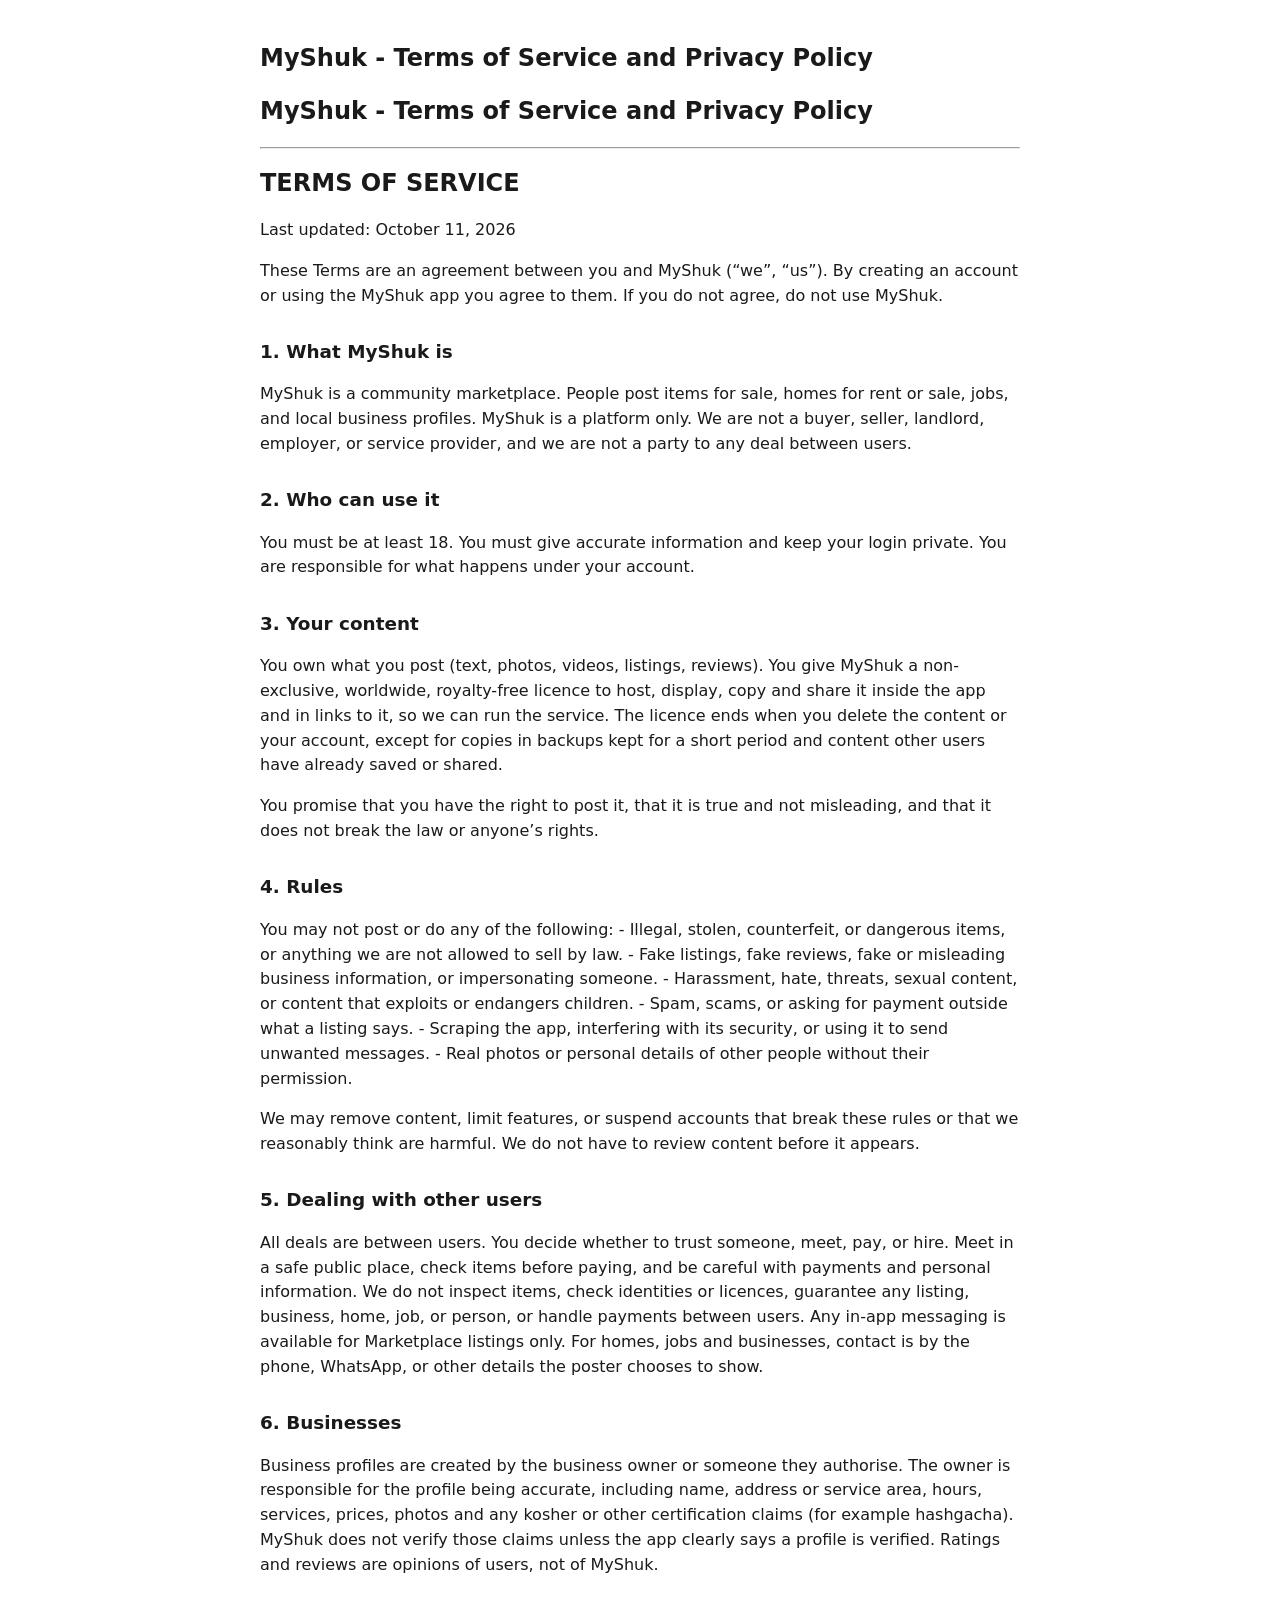
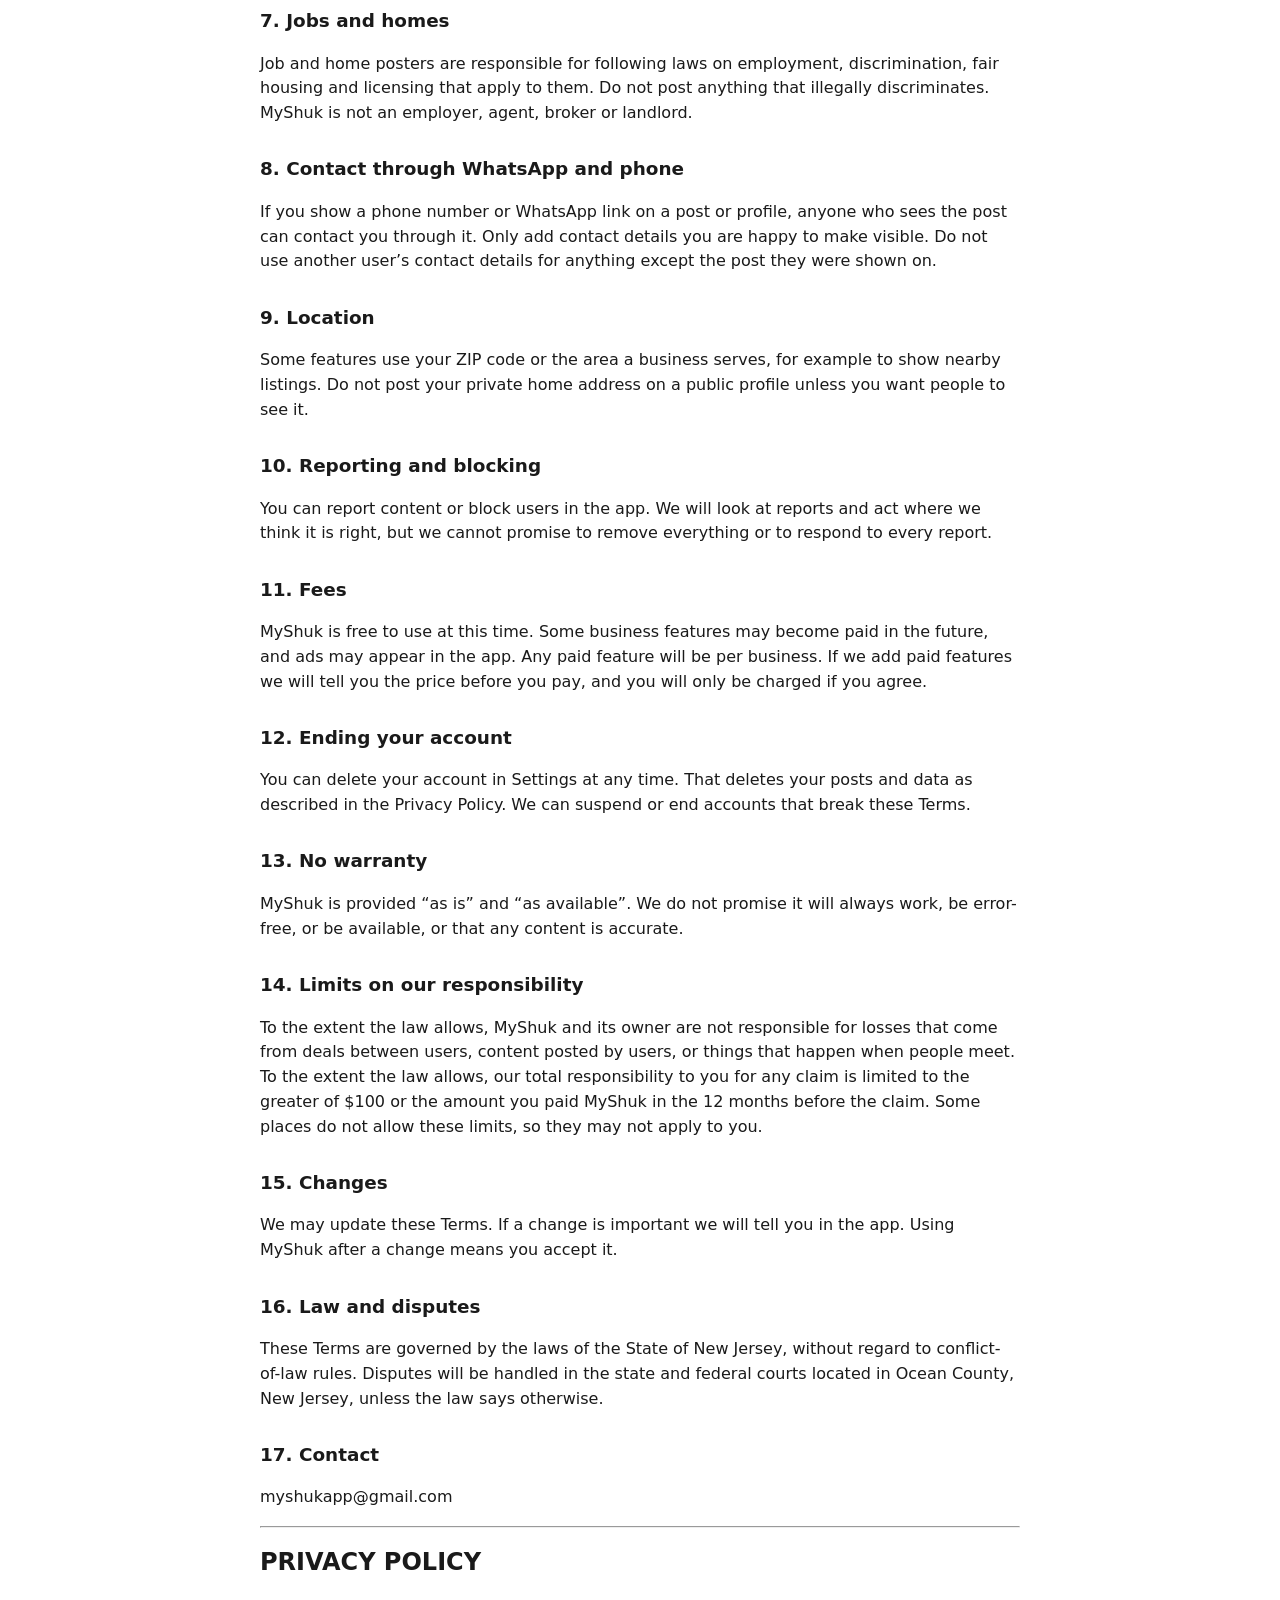
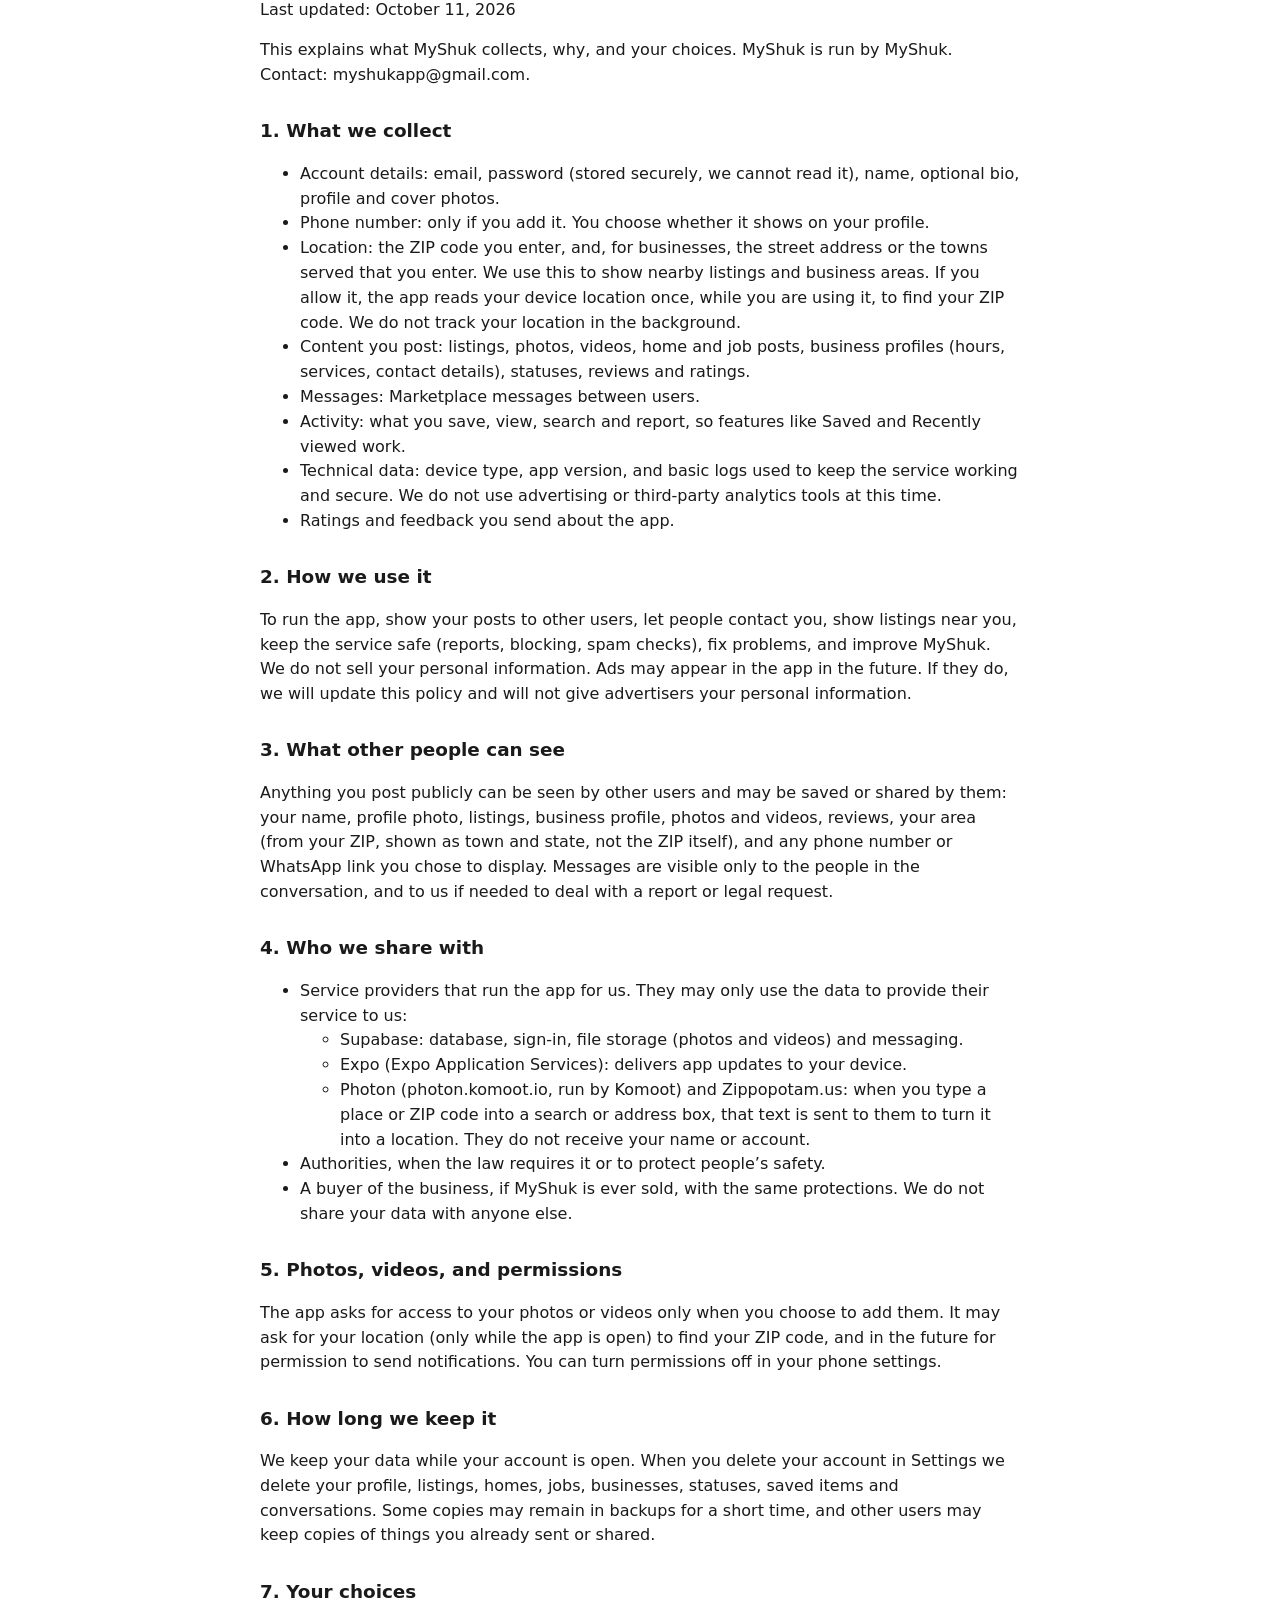
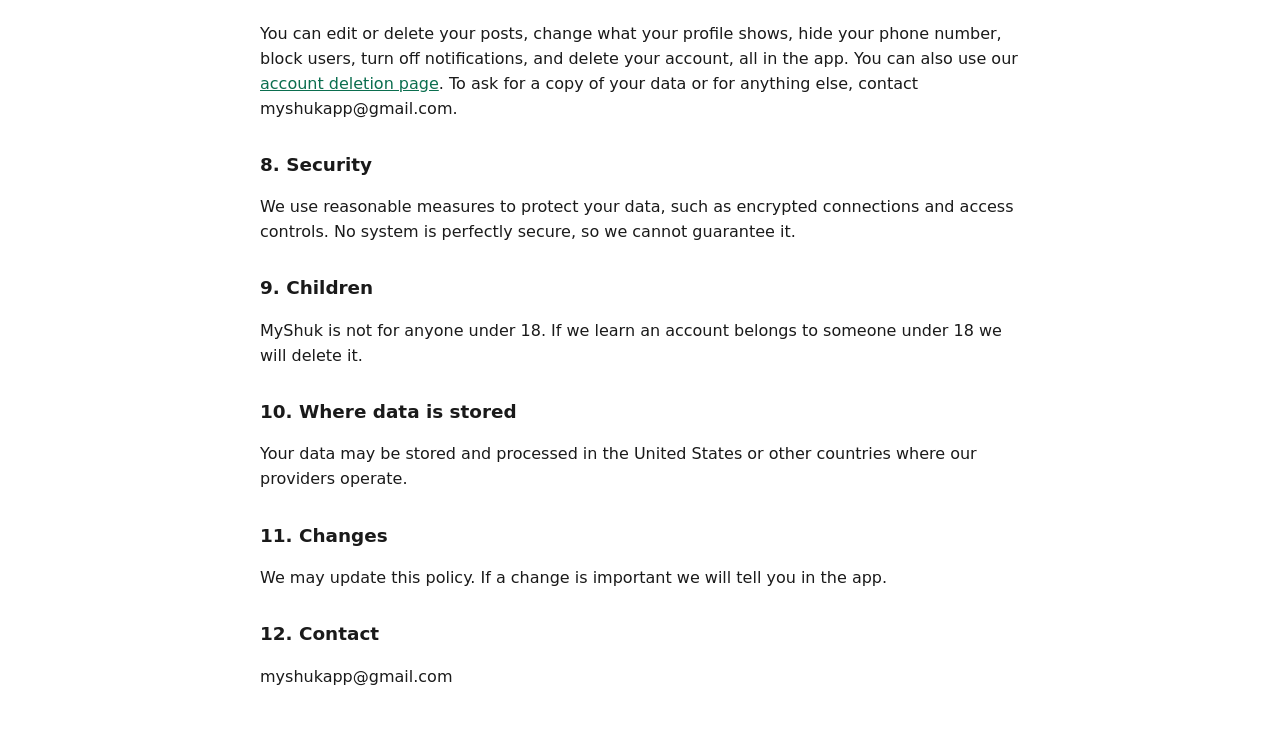
==== index.html @ 99ab3e6d "MyShuk legal pages: Terms+Privacy and account deletion" ====
<!DOCTYPE html>
<html xmlns="http://www.w3.org/1999/xhtml" lang="" xml:lang="">
<head>
  <meta charset="utf-8" />
  <meta name="generator" content="pandoc" />
  <meta name="viewport" content="width=device-width, initial-scale=1.0, user-scalable=yes" />
  <title>MyShuk - Terms of Service and Privacy Policy</title>
  <style>
    code{white-space: pre-wrap;}
    span.smallcaps{font-variant: small-caps;}
    span.underline{text-decoration: underline;}
    div.column{display: inline-block; vertical-align: top; width: 50%;}
    div.hanging-indent{margin-left: 1.5em; text-indent: -1.5em;}
    ul.task-list{list-style: none;}
  </style>
  <link rel="stylesheet" href="style.css" />
</head>
<body>
<header id="title-block-header">
<h1 class="title">MyShuk - Terms of Service and Privacy Policy</h1>
</header>
<h1 id="myshuk---terms-of-service-and-privacy-policy">MyShuk - Terms of Service and Privacy Policy</h1>
<hr />
<h1 id="terms-of-service">TERMS OF SERVICE</h1>
<p>Last updated: October 11, 2026</p>
<p>These Terms are an agreement between you and MyShuk (“we”, “us”). By creating an account or using the MyShuk app you agree to them. If you do not agree, do not use MyShuk.</p>
<h2 id="what-myshuk-is">1. What MyShuk is</h2>
<p>MyShuk is a community marketplace. People post items for sale, homes for rent or sale, jobs, and local business profiles. MyShuk is a platform only. We are not a buyer, seller, landlord, employer, or service provider, and we are not a party to any deal between users.</p>
<h2 id="who-can-use-it">2. Who can use it</h2>
<p>You must be at least 18. You must give accurate information and keep your login private. You are responsible for what happens under your account.</p>
<h2 id="your-content">3. Your content</h2>
<p>You own what you post (text, photos, videos, listings, reviews). You give MyShuk a non-exclusive, worldwide, royalty-free licence to host, display, copy and share it inside the app and in links to it, so we can run the service. The licence ends when you delete the content or your account, except for copies in backups kept for a short period and content other users have already saved or shared.</p>
<p>You promise that you have the right to post it, that it is true and not misleading, and that it does not break the law or anyone’s rights.</p>
<h2 id="rules">4. Rules</h2>
<p>You may not post or do any of the following: - Illegal, stolen, counterfeit, or dangerous items, or anything we are not allowed to sell by law. - Fake listings, fake reviews, fake or misleading business information, or impersonating someone. - Harassment, hate, threats, sexual content, or content that exploits or endangers children. - Spam, scams, or asking for payment outside what a listing says. - Scraping the app, interfering with its security, or using it to send unwanted messages. - Real photos or personal details of other people without their permission.</p>
<p>We may remove content, limit features, or suspend accounts that break these rules or that we reasonably think are harmful. We do not have to review content before it appears.</p>
<h2 id="dealing-with-other-users">5. Dealing with other users</h2>
<p>All deals are between users. You decide whether to trust someone, meet, pay, or hire. Meet in a safe public place, check items before paying, and be careful with payments and personal information. We do not inspect items, check identities or licences, guarantee any listing, business, home, job, or person, or handle payments between users. Any in-app messaging is available for Marketplace listings only. For homes, jobs and businesses, contact is by the phone, WhatsApp, or other details the poster chooses to show.</p>
<h2 id="businesses">6. Businesses</h2>
<p>Business profiles are created by the business owner or someone they authorise. The owner is responsible for the profile being accurate, including name, address or service area, hours, services, prices, photos and any kosher or other certification claims (for example hashgacha). MyShuk does not verify those claims unless the app clearly says a profile is verified. Ratings and reviews are opinions of users, not of MyShuk.</p>
<h2 id="jobs-and-homes">7. Jobs and homes</h2>
<p>Job and home posters are responsible for following laws on employment, discrimination, fair housing and licensing that apply to them. Do not post anything that illegally discriminates. MyShuk is not an employer, agent, broker or landlord.</p>
<h2 id="contact-through-whatsapp-and-phone">8. Contact through WhatsApp and phone</h2>
<p>If you show a phone number or WhatsApp link on a post or profile, anyone who sees the post can contact you through it. Only add contact details you are happy to make visible. Do not use another user’s contact details for anything except the post they were shown on.</p>
<h2 id="location">9. Location</h2>
<p>Some features use your ZIP code or the area a business serves, for example to show nearby listings. Do not post your private home address on a public profile unless you want people to see it.</p>
<h2 id="reporting-and-blocking">10. Reporting and blocking</h2>
<p>You can report content or block users in the app. We will look at reports and act where we think it is right, but we cannot promise to remove everything or to respond to every report.</p>
<h2 id="fees">11. Fees</h2>
<p>MyShuk is free to use at this time. Some business features may become paid in the future, and ads may appear in the app. Any paid feature will be per business. If we add paid features we will tell you the price before you pay, and you will only be charged if you agree.</p>
<h2 id="ending-your-account">12. Ending your account</h2>
<p>You can delete your account in Settings at any time. That deletes your posts and data as described in the Privacy Policy. We can suspend or end accounts that break these Terms.</p>
<h2 id="no-warranty">13. No warranty</h2>
<p>MyShuk is provided “as is” and “as available”. We do not promise it will always work, be error-free, or be available, or that any content is accurate.</p>
<h2 id="limits-on-our-responsibility">14. Limits on our responsibility</h2>
<p>To the extent the law allows, MyShuk and its owner are not responsible for losses that come from deals between users, content posted by users, or things that happen when people meet. To the extent the law allows, our total responsibility to you for any claim is limited to the greater of $100 or the amount you paid MyShuk in the 12 months before the claim. Some places do not allow these limits, so they may not apply to you.</p>
<h2 id="changes">15. Changes</h2>
<p>We may update these Terms. If a change is important we will tell you in the app. Using MyShuk after a change means you accept it.</p>
<h2 id="law-and-disputes">16. Law and disputes</h2>
<p>These Terms are governed by the laws of the State of New Jersey, without regard to conflict-of-law rules. Disputes will be handled in the state and federal courts located in Ocean County, New Jersey, unless the law says otherwise.</p>
<h2 id="contact">17. Contact</h2>
<p>myshukapp@gmail.com</p>
<hr />
<h1 id="privacy-policy">PRIVACY POLICY</h1>
<p>Last updated: October 11, 2026</p>
<p>This explains what MyShuk collects, why, and your choices. MyShuk is run by MyShuk. Contact: myshukapp@gmail.com.</p>
<h2 id="what-we-collect">1. What we collect</h2>
<ul>
<li>Account details: email, password (stored securely, we cannot read it), name, optional bio, profile and cover photos.</li>
<li>Phone number: only if you add it. You choose whether it shows on your profile.</li>
<li>Location: the ZIP code you enter, and, for businesses, the street address or the towns served that you enter. We use this to show nearby listings and business areas. If you allow it, the app reads your device location once, while you are using it, to find your ZIP code. We do not track your location in the background.</li>
<li>Content you post: listings, photos, videos, home and job posts, business profiles (hours, services, contact details), statuses, reviews and ratings.</li>
<li>Messages: Marketplace messages between users.</li>
<li>Activity: what you save, view, search and report, so features like Saved and Recently viewed work.</li>
<li>Technical data: device type, app version, and basic logs used to keep the service working and secure. We do not use advertising or third-party analytics tools at this time.</li>
<li>Ratings and feedback you send about the app.</li>
</ul>
<h2 id="how-we-use-it">2. How we use it</h2>
<p>To run the app, show your posts to other users, let people contact you, show listings near you, keep the service safe (reports, blocking, spam checks), fix problems, and improve MyShuk. We do not sell your personal information. Ads may appear in the app in the future. If they do, we will update this policy and will not give advertisers your personal information.</p>
<h2 id="what-other-people-can-see">3. What other people can see</h2>
<p>Anything you post publicly can be seen by other users and may be saved or shared by them: your name, profile photo, listings, business profile, photos and videos, reviews, your area (from your ZIP, shown as town and state, not the ZIP itself), and any phone number or WhatsApp link you chose to display. Messages are visible only to the people in the conversation, and to us if needed to deal with a report or legal request.</p>
<h2 id="who-we-share-with">4. Who we share with</h2>
<ul>
<li>Service providers that run the app for us. They may only use the data to provide their service to us:
<ul>
<li>Supabase: database, sign-in, file storage (photos and videos) and messaging.</li>
<li>Expo (Expo Application Services): delivers app updates to your device.</li>
<li>Photon (photon.komoot.io, run by Komoot) and Zippopotam.us: when you type a place or ZIP code into a search or address box, that text is sent to them to turn it into a location. They do not receive your name or account.</li>
</ul></li>
<li>Authorities, when the law requires it or to protect people’s safety.</li>
<li>A buyer of the business, if MyShuk is ever sold, with the same protections. We do not share your data with anyone else.</li>
</ul>
<h2 id="photos-videos-and-permissions">5. Photos, videos, and permissions</h2>
<p>The app asks for access to your photos or videos only when you choose to add them. It may ask for your location (only while the app is open) to find your ZIP code, and in the future for permission to send notifications. You can turn permissions off in your phone settings.</p>
<h2 id="how-long-we-keep-it">6. How long we keep it</h2>
<p>We keep your data while your account is open. When you delete your account in Settings we delete your profile, listings, homes, jobs, businesses, statuses, saved items and conversations. Some copies may remain in backups for a short time, and other users may keep copies of things you already sent or shared.</p>
<h2 id="your-choices">7. Your choices</h2>
<p>You can edit or delete your posts, change what your profile shows, hide your phone number, block users, turn off notifications, and delete your account, all in the app. You can also use our <a href="delete-account.html">account deletion page</a>. To ask for a copy of your data or for anything else, contact myshukapp@gmail.com.</p>
<h2 id="security">8. Security</h2>
<p>We use reasonable measures to protect your data, such as encrypted connections and access controls. No system is perfectly secure, so we cannot guarantee it.</p>
<h2 id="children">9. Children</h2>
<p>MyShuk is not for anyone under 18. If we learn an account belongs to someone under 18 we will delete it.</p>
<h2 id="where-data-is-stored">10. Where data is stored</h2>
<p>Your data may be stored and processed in the United States or other countries where our providers operate.</p>
<h2 id="changes-1">11. Changes</h2>
<p>We may update this policy. If a change is important we will tell you in the app.</p>
<h2 id="contact-1">12. Contact</h2>
<p>myshukapp@gmail.com</p>
</body>
</html>
---- style.css ----
body{font-family:system-ui,-apple-system,sans-serif;max-width:760px;margin:0 auto;padding:24px 16px;line-height:1.55;color:#1a1a1a}
h1{font-size:1.5rem} h2{font-size:1.15rem;margin-top:1.6em}
a{color:#0b6e4f}
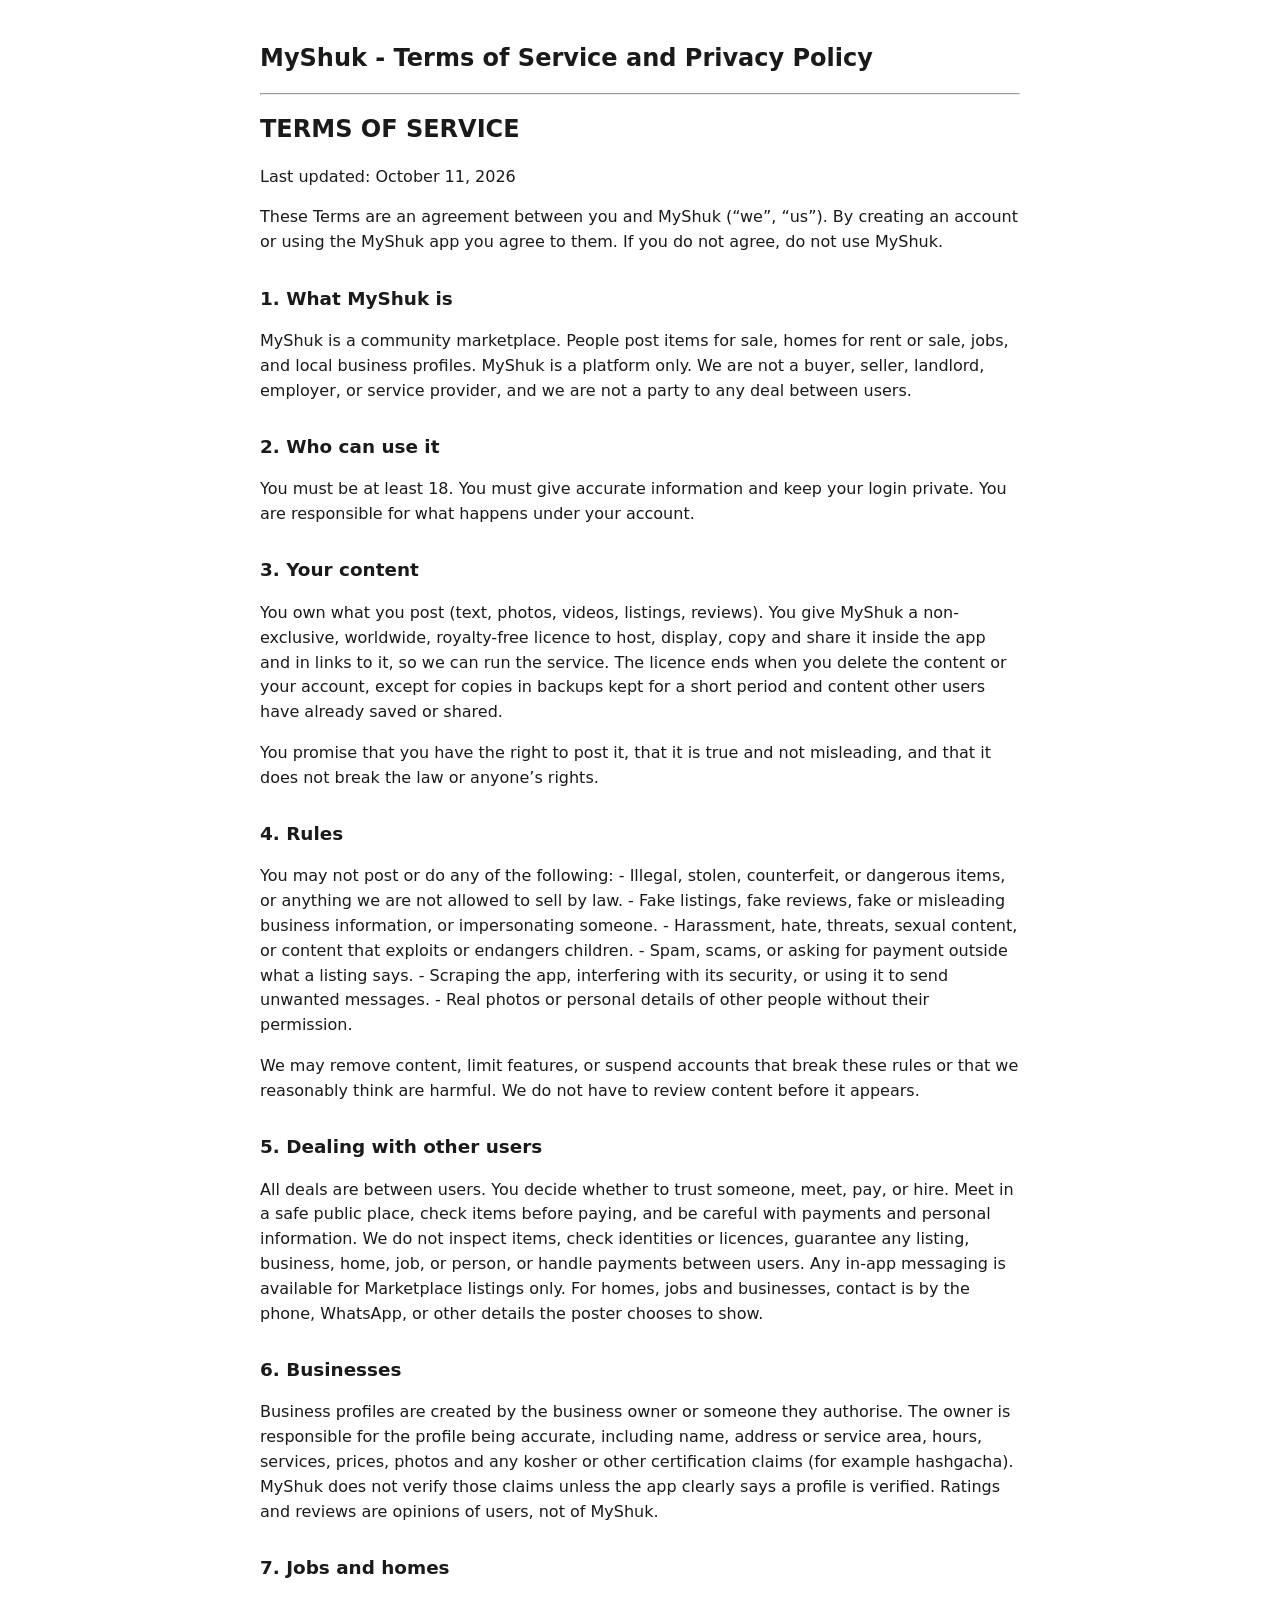
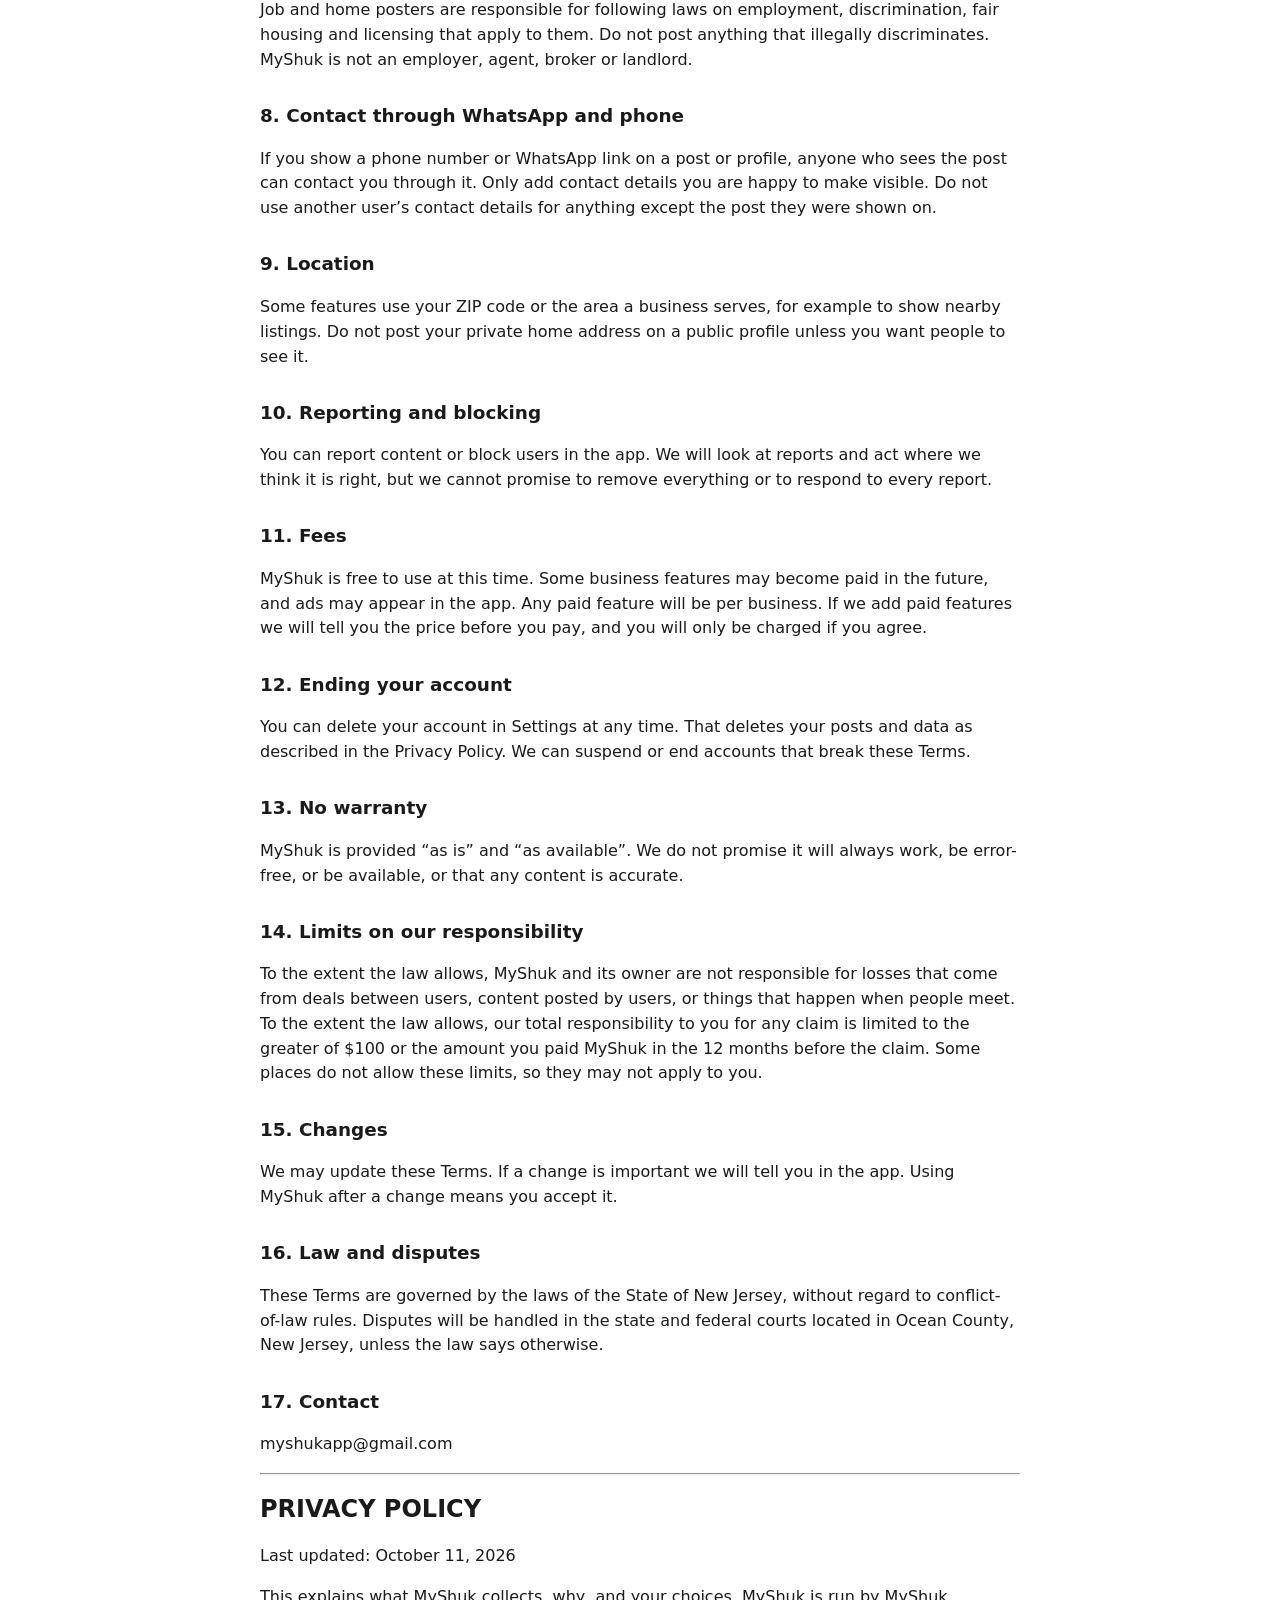
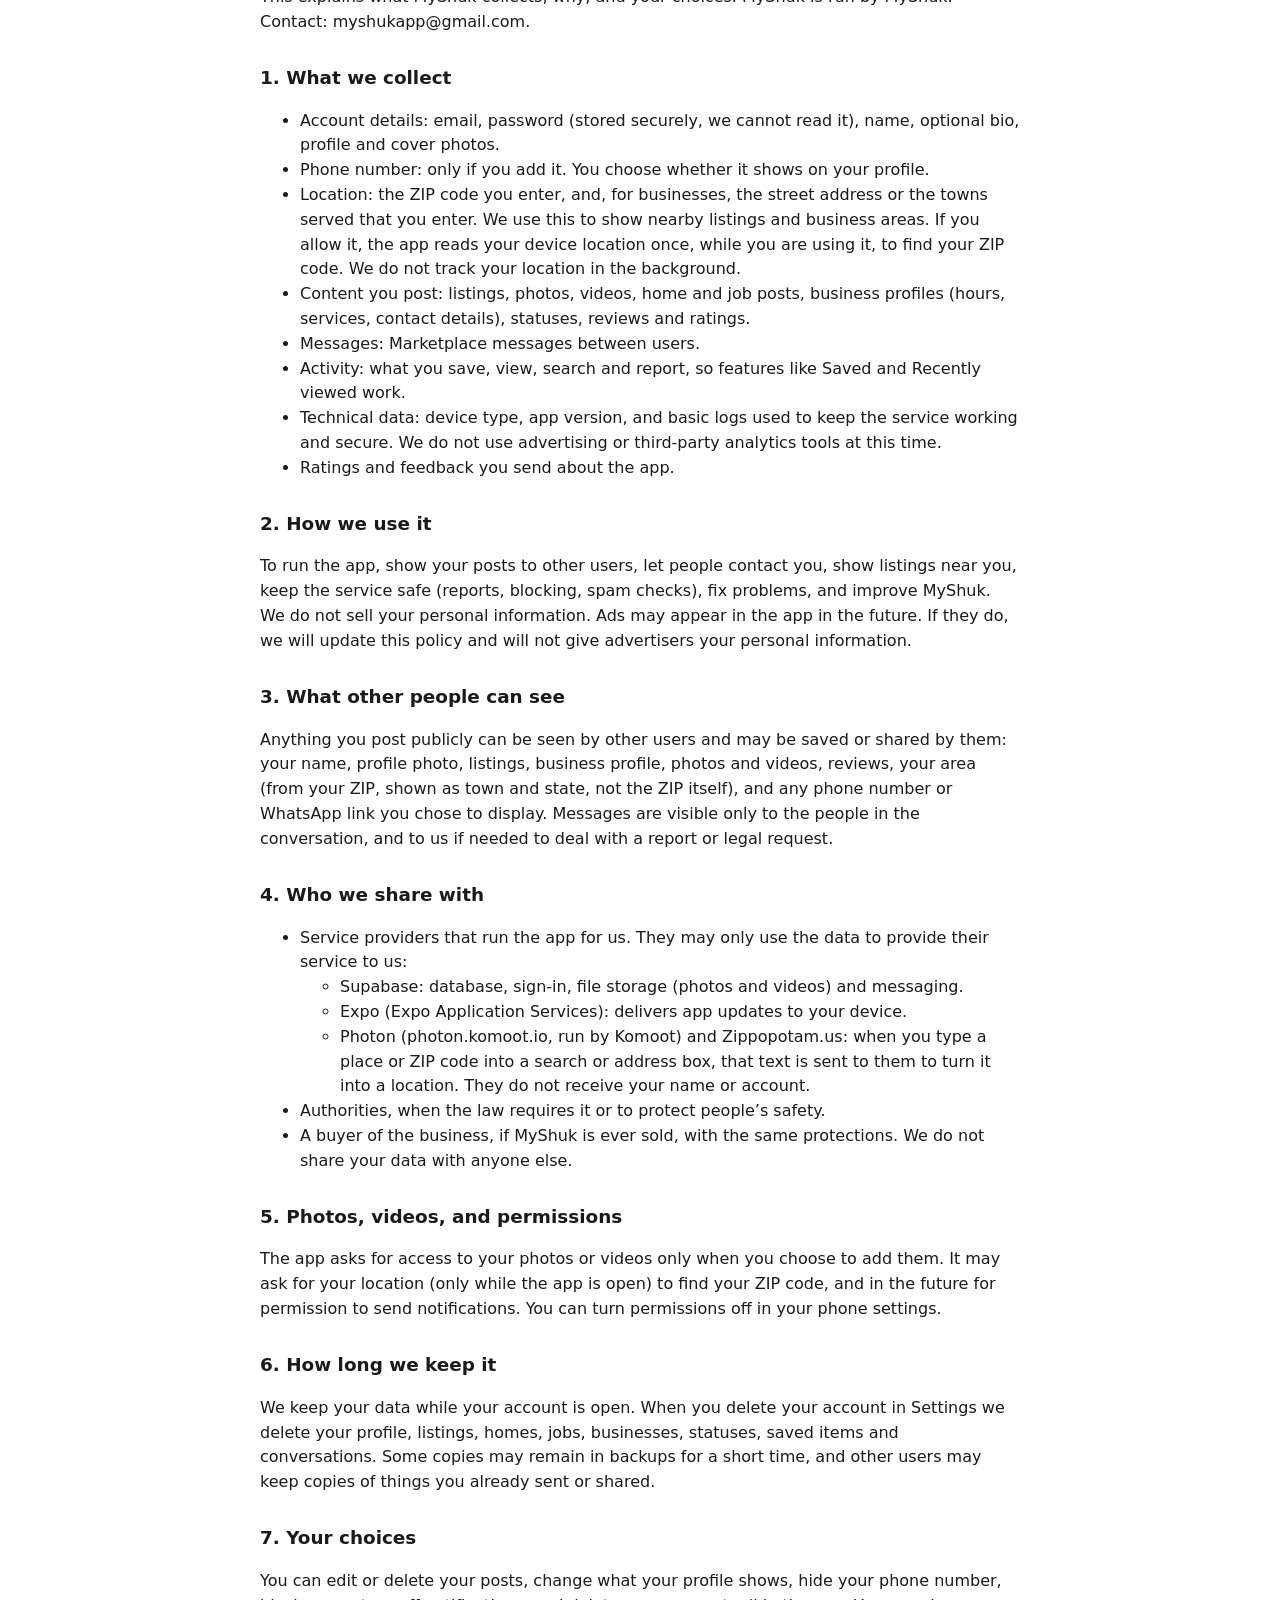
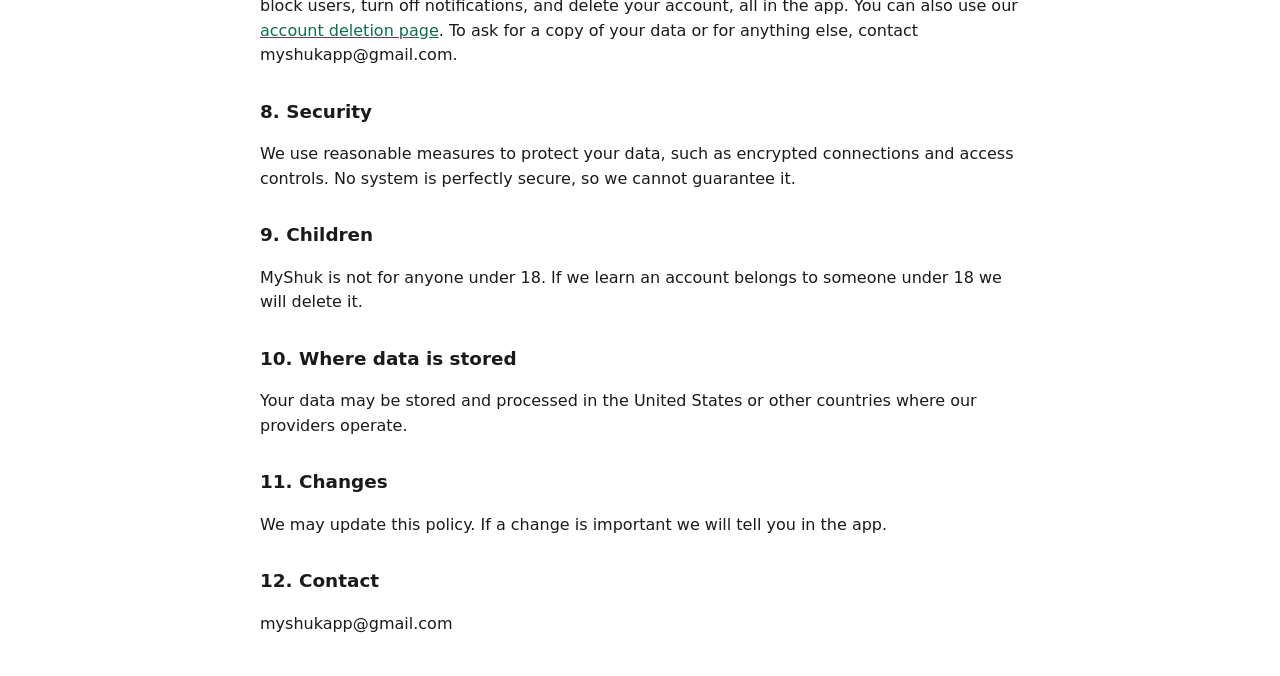
==== commit c5685c16: "Fix duplicate titles" ====
--- a/index.html
+++ b/index.html
@@ -19,7 +19,6 @@
 <header id="title-block-header">
 <h1 class="title">MyShuk - Terms of Service and Privacy Policy</h1>
 </header>
-<h1 id="myshuk---terms-of-service-and-privacy-policy">MyShuk - Terms of Service and Privacy Policy</h1>
 <hr />
 <h1 id="terms-of-service">TERMS OF SERVICE</h1>
 <p>Last updated: October 11, 2026</p>
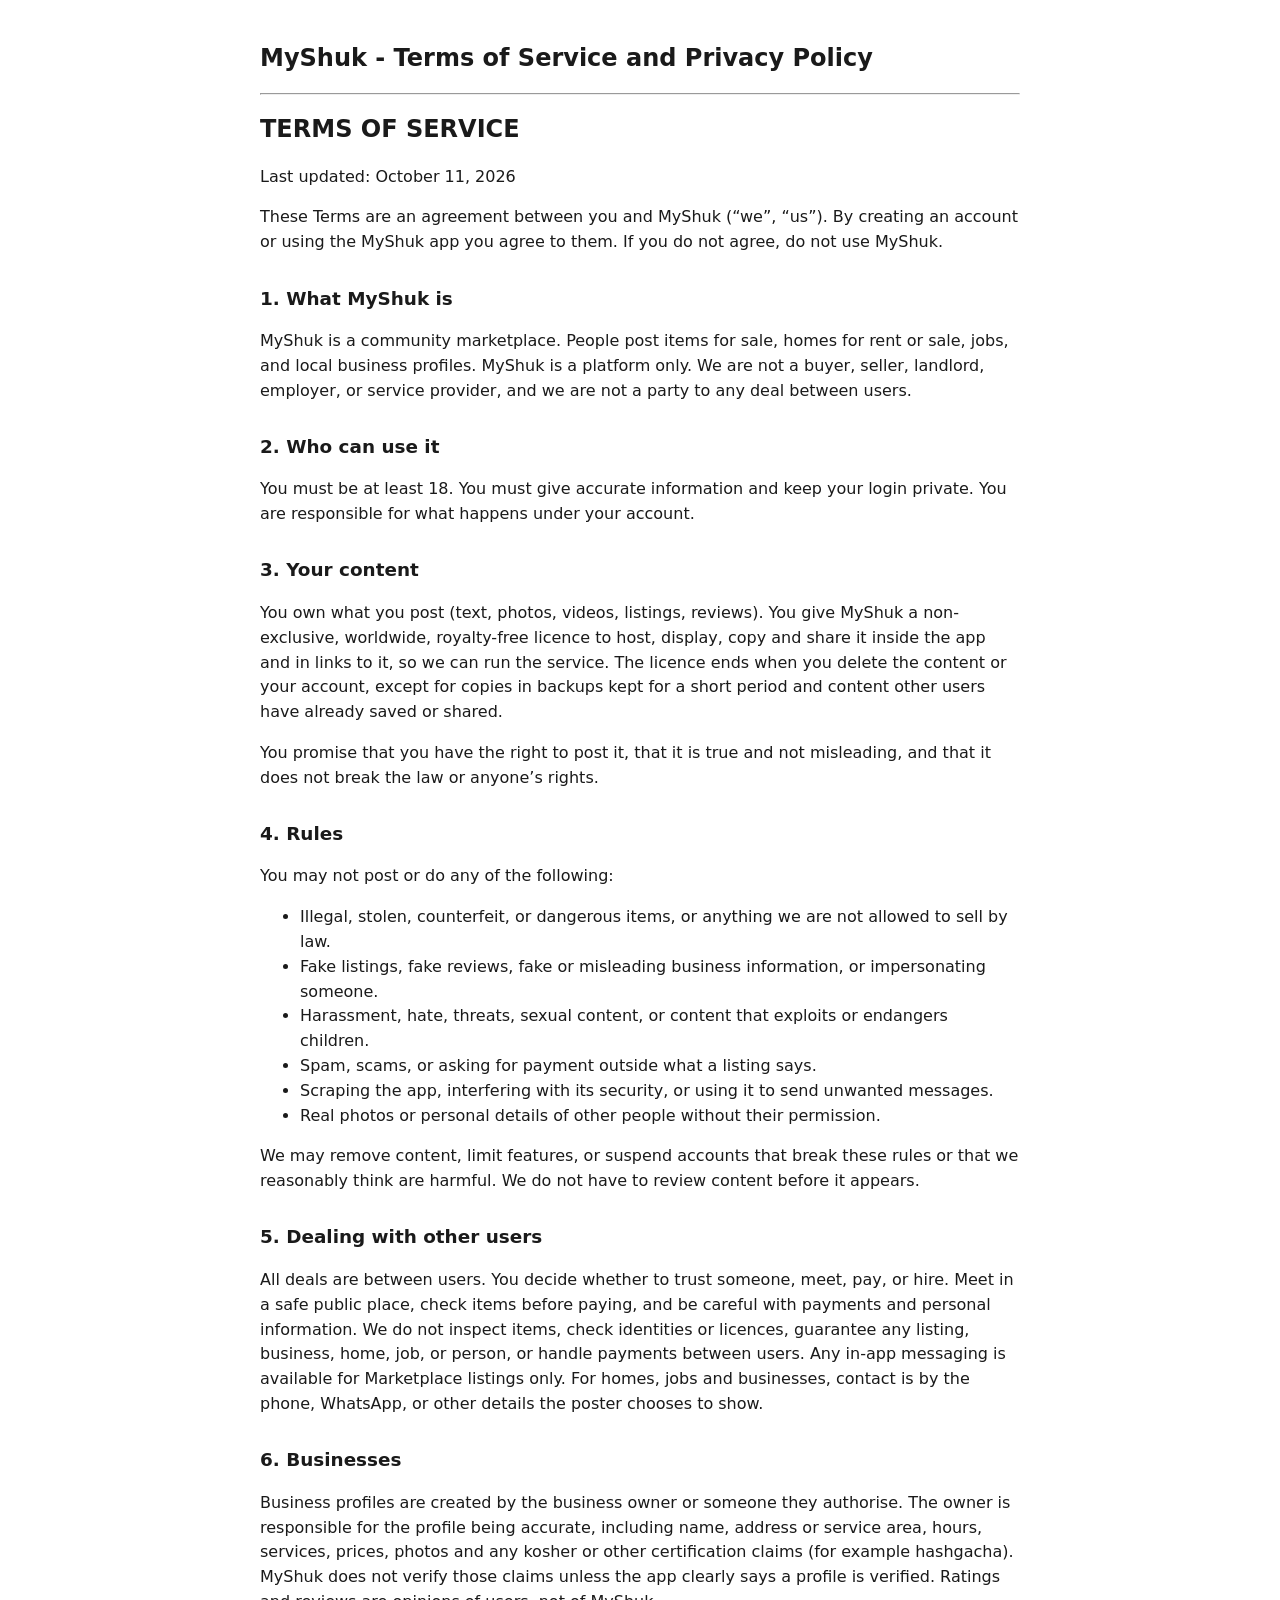
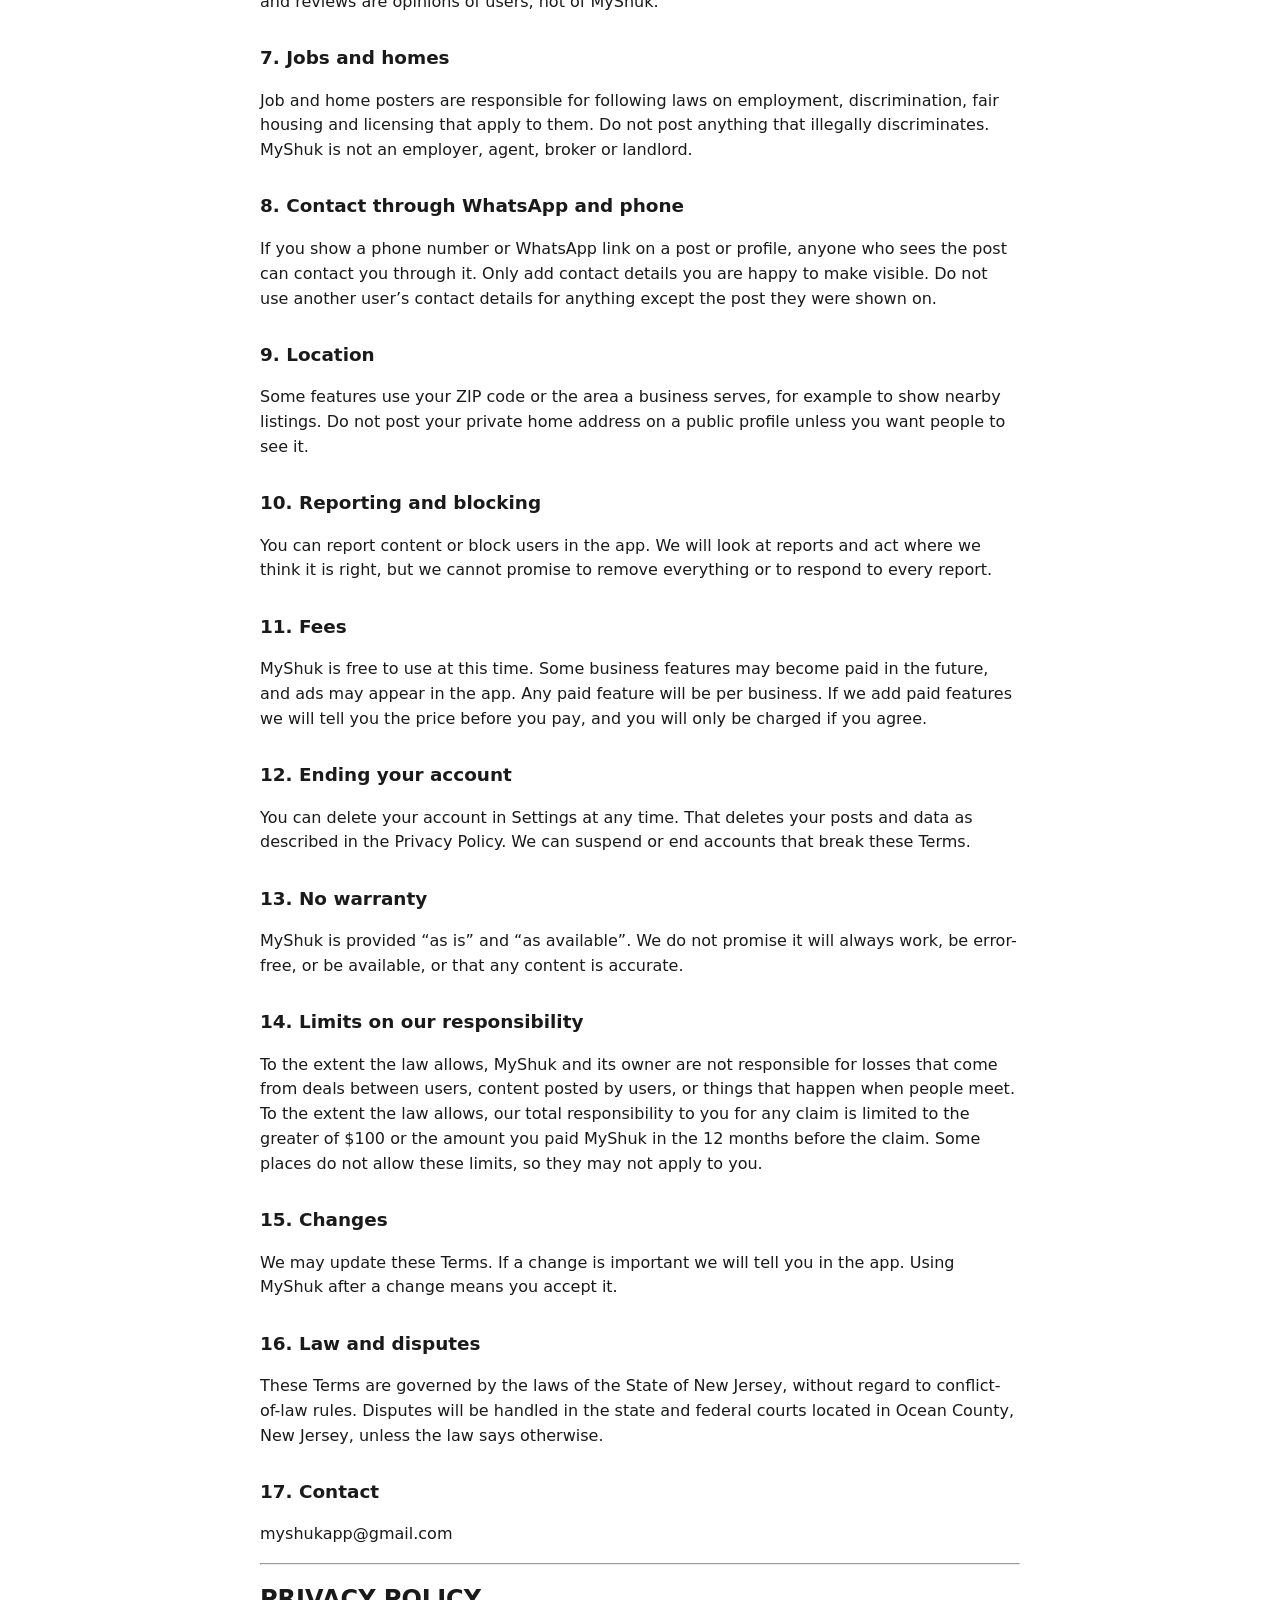
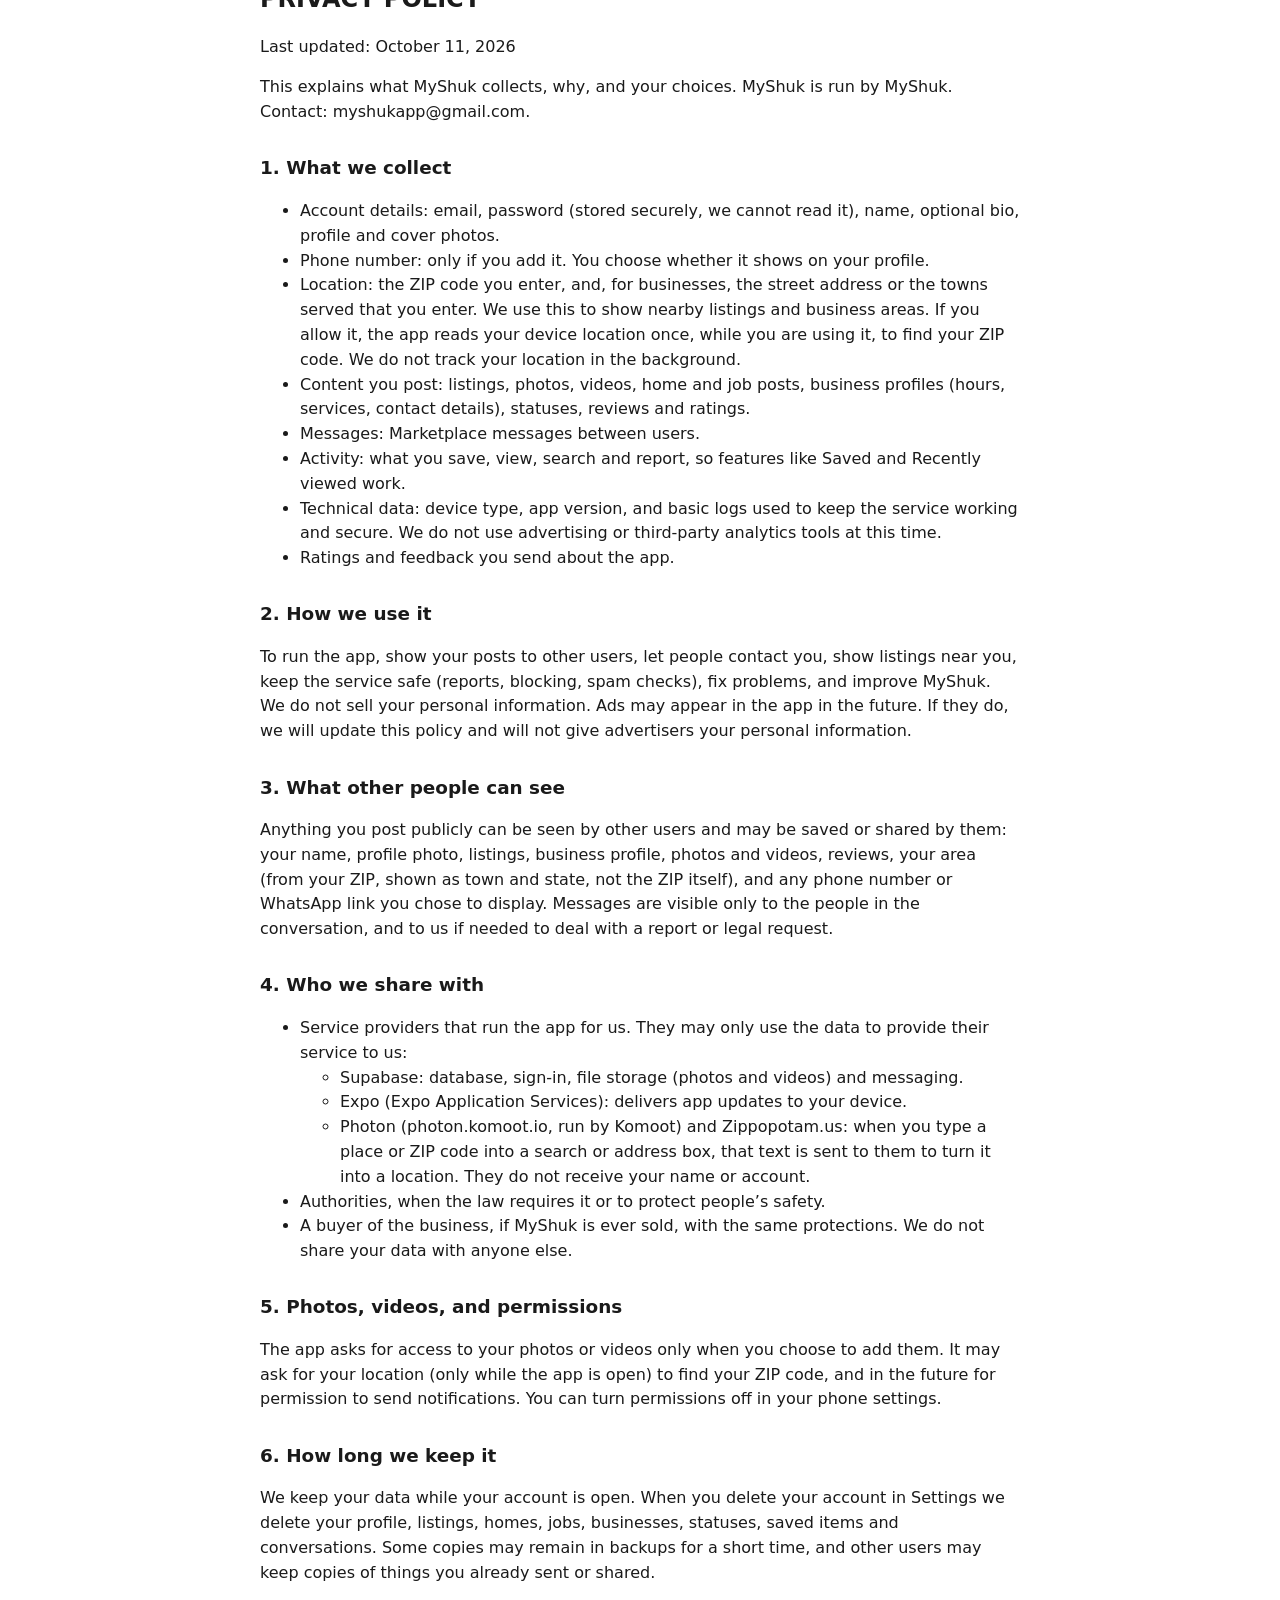
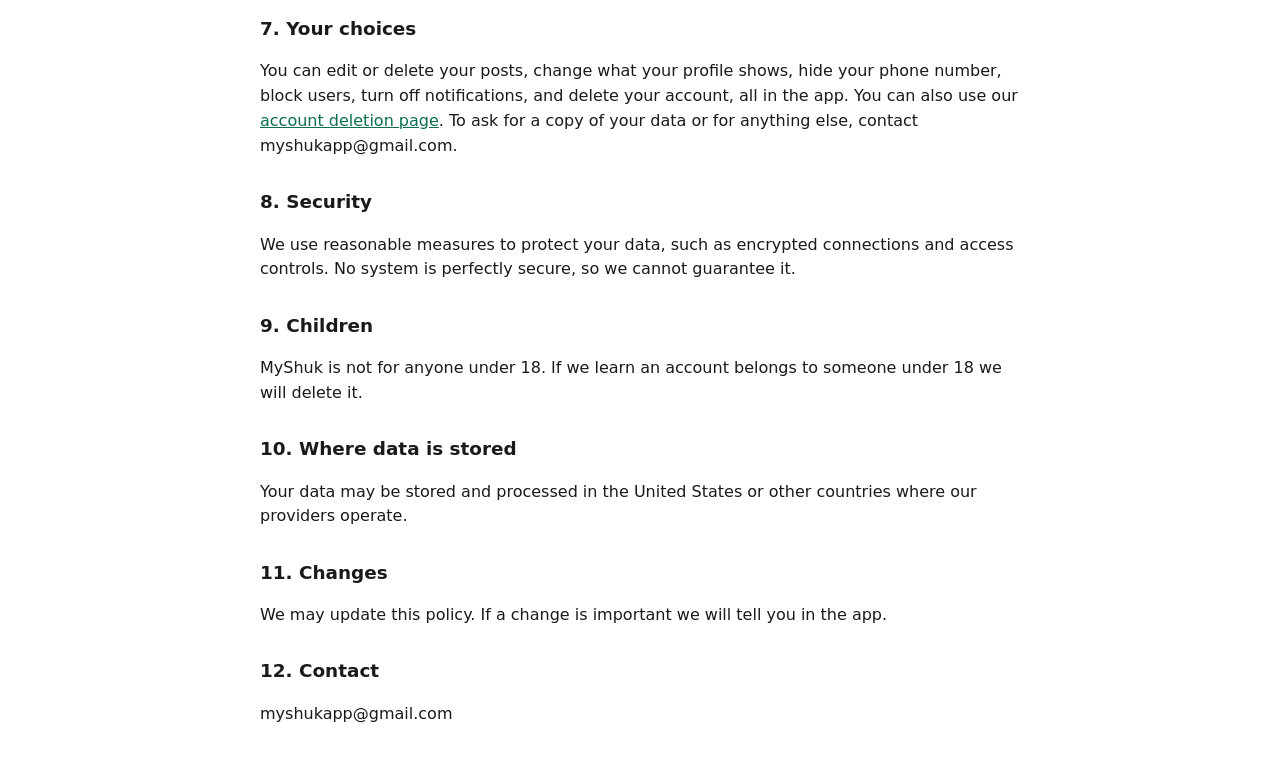
==== commit 253205f6: "Render bullet lists correctly" ====
--- a/index.html
+++ b/index.html
@@ -31,7 +31,15 @@
 <p>You own what you post (text, photos, videos, listings, reviews). You give MyShuk a non-exclusive, worldwide, royalty-free licence to host, display, copy and share it inside the app and in links to it, so we can run the service. The licence ends when you delete the content or your account, except for copies in backups kept for a short period and content other users have already saved or shared.</p>
 <p>You promise that you have the right to post it, that it is true and not misleading, and that it does not break the law or anyone’s rights.</p>
 <h2 id="rules">4. Rules</h2>
-<p>You may not post or do any of the following: - Illegal, stolen, counterfeit, or dangerous items, or anything we are not allowed to sell by law. - Fake listings, fake reviews, fake or misleading business information, or impersonating someone. - Harassment, hate, threats, sexual content, or content that exploits or endangers children. - Spam, scams, or asking for payment outside what a listing says. - Scraping the app, interfering with its security, or using it to send unwanted messages. - Real photos or personal details of other people without their permission.</p>
+<p>You may not post or do any of the following:</p>
+<ul>
+<li>Illegal, stolen, counterfeit, or dangerous items, or anything we are not allowed to sell by law.</li>
+<li>Fake listings, fake reviews, fake or misleading business information, or impersonating someone.</li>
+<li>Harassment, hate, threats, sexual content, or content that exploits or endangers children.</li>
+<li>Spam, scams, or asking for payment outside what a listing says.</li>
+<li>Scraping the app, interfering with its security, or using it to send unwanted messages.</li>
+<li>Real photos or personal details of other people without their permission.</li>
+</ul>
 <p>We may remove content, limit features, or suspend accounts that break these rules or that we reasonably think are harmful. We do not have to review content before it appears.</p>
 <h2 id="dealing-with-other-users">5. Dealing with other users</h2>
 <p>All deals are between users. You decide whether to trust someone, meet, pay, or hire. Meet in a safe public place, check items before paying, and be careful with payments and personal information. We do not inspect items, check identities or licences, guarantee any listing, business, home, job, or person, or handle payments between users. Any in-app messaging is available for Marketplace listings only. For homes, jobs and businesses, contact is by the phone, WhatsApp, or other details the poster chooses to show.</p>
